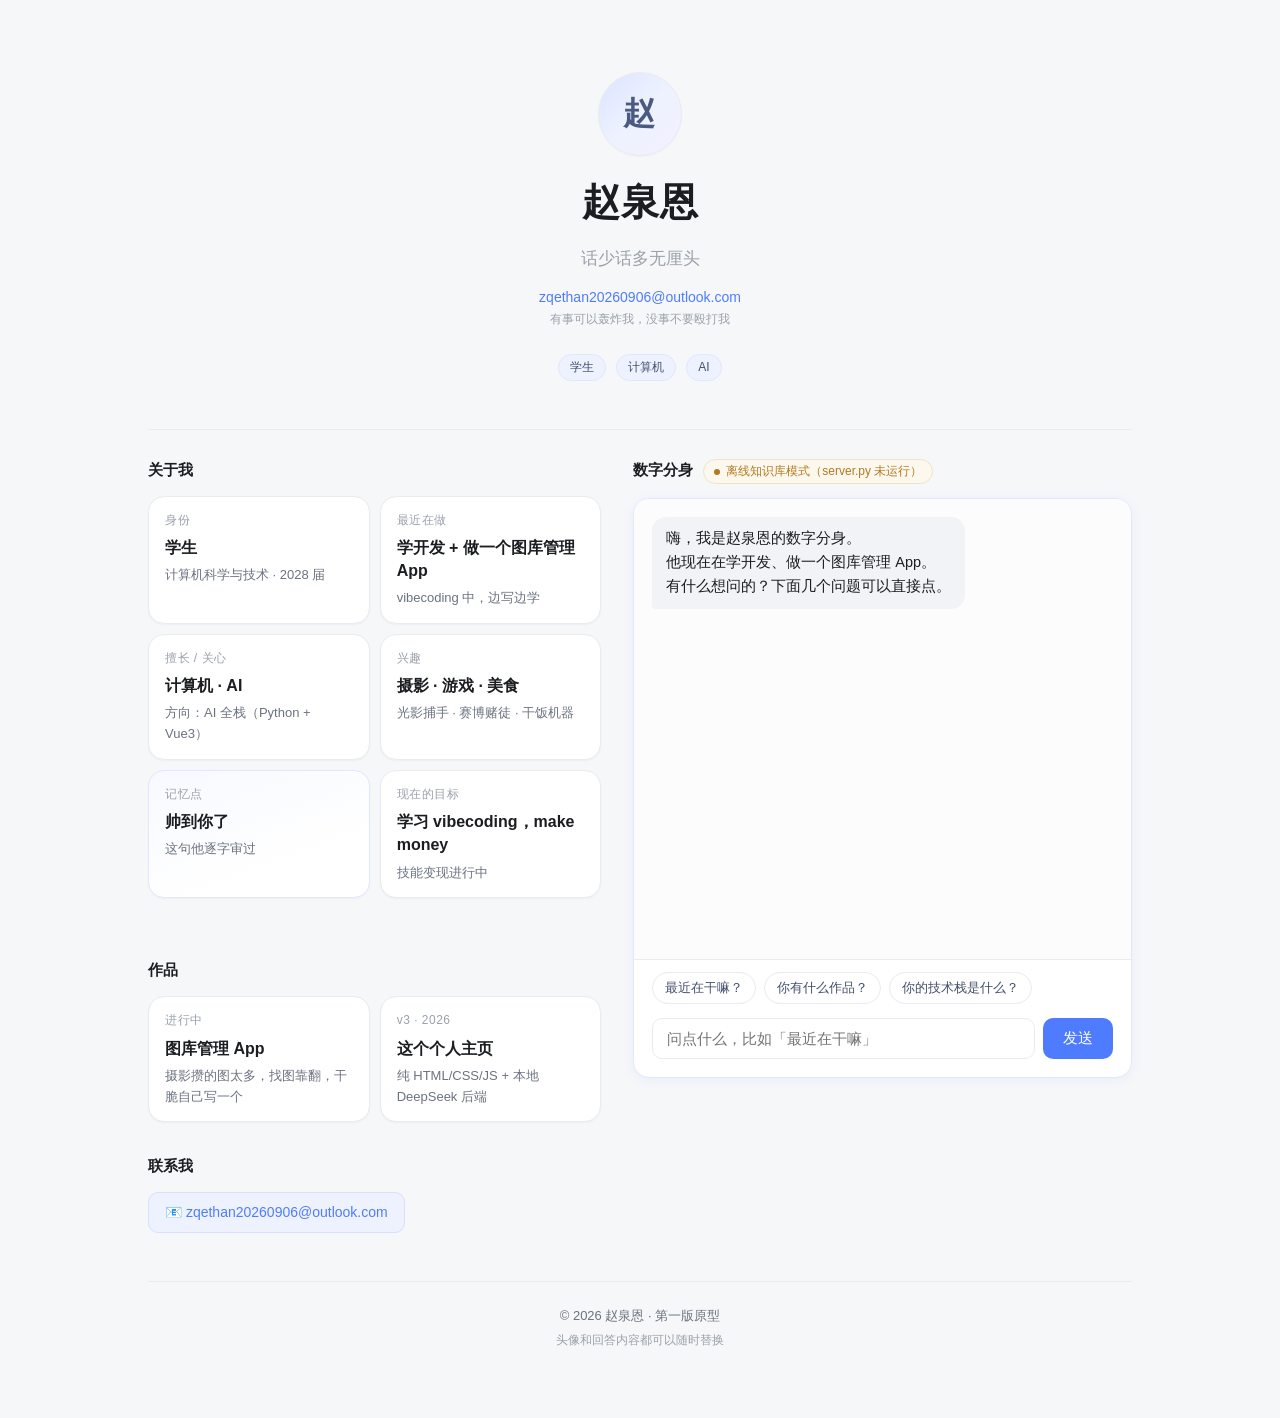
==== public/index.html @ 2f97ed84 "feat: 改造为可部署到 Cloudflare Pages 的形态 目录 - 前端三件套移入 public/，作为 Pages 的部署输出目录。根目录不再放前端文件，   避免 persona.md" ====
<!DOCTYPE html>
<html lang="zh-CN">
<head>
  <meta charset="UTF-8" />
  <meta name="viewport" content="width=device-width, initial-scale=1.0" />
  <title>赵泉恩 · 个人主页</title>
  <meta name="description" content="赵泉恩的个人主页，附一个可以提问的数字分身。" />
  <link rel="stylesheet" href="styles.css" />
</head>
<body>
  <div class="page">

    <!-- ===== 头部：头像 + 名字 + 一句话 ===== -->
    <header class="hero">
      <div class="avatar" id="avatar">
        <span class="avatar-text">赵</span>
      </div>

      <h1 class="name">赵泉恩</h1>
      <p class="tagline">话少话多无厘头</p>

      <div class="hero-email">
        <a href="mailto:zqethan20260906@outlook.com" class="hero-email-link">zqethan20260906@outlook.com</a>
        <span class="hero-email-sub">有事可以轰炸我，没事不要殴打我</span>
      </div>

      <div class="hero-meta">
        <span class="chip">学生</span>
        <span class="chip">计算机</span>
        <span class="chip">AI</span>
      </div>
    </header>

    <!-- ===== 主体双栏：左侧关于我 + 右侧聊天 ===== -->
    <div class="content-grid">

      <!-- ===== 个人信息展示区 ===== -->
      <section class="section section-about">
        <h2 class="section-title">关于我</h2>

      <div class="info-grid">
        <div class="card">
          <div class="card-label">身份</div>
          <div class="card-value">学生</div>
          <div class="card-sub">计算机科学与技术 · 2028 届</div>
        </div>

        <div class="card">
          <div class="card-label">最近在做</div>
          <div class="card-value">学开发 + 做一个图库管理 App</div>
          <div class="card-sub">vibecoding 中，边写边学</div>
        </div>

        <div class="card">
          <div class="card-label">擅长 / 关心</div>
          <div class="card-value">计算机 · AI</div>
          <div class="card-sub">方向：AI 全栈（Python + Vue3）</div>
        </div>

        <div class="card">
          <div class="card-label">兴趣</div>
          <div class="card-value">摄影 · 游戏 · 美食</div>
          <div class="card-sub">光影捕手 · 赛博赌徒 · 干饭机器</div>
        </div>

        <div class="card card-accent">
          <div class="card-label">记忆点</div>
          <div class="card-value">帅到你了</div>
          <div class="card-sub">这句他逐字审过</div>
        </div>

        <div class="card">
          <div class="card-label">现在的目标</div>
          <div class="card-value">学习 vibecoding，make money</div>
          <div class="card-sub">技能变现进行中</div>
        </div>
      </div>
    </section>

      <!-- ===== 作品展示区 ===== -->
      <section class="section section-works">
        <h2 class="section-title">作品</h2>
        <div class="info-grid">
          <div class="card">
            <div class="card-label">进行中</div>
            <div class="card-value">图库管理 App</div>
            <div class="card-sub">摄影攒的图太多，找图靠翻，干脆自己写一个</div>
          </div>
          <div class="card">
            <div class="card-label">v3 · 2026</div>
            <div class="card-value">这个个人主页</div>
            <div class="card-sub">纯 HTML/CSS/JS + 本地 DeepSeek 后端</div>
          </div>
        </div>
      </section>

    <!-- ===== 数字分身聊天区 ===== -->
    <section class="section section-chat">
      <h2 class="section-title">
        数字分身
        <span class="status status-loading" id="aiStatus">正在连接模型…</span>
      </h2>

      <div class="chat" id="chat">
        <div class="chat-log" id="chatLog">
          <!-- 消息由 app.js 渲染 -->
        </div>

        <div class="quick-questions" id="quickQuestions">
          <button class="q-chip" type="button">最近在干嘛？</button>
          <button class="q-chip" type="button">你有什么作品？</button>
          <button class="q-chip" type="button">你的技术栈是什么？</button>
        </div>

        <form class="chat-input" id="chatForm" autocomplete="off">
          <input
            type="text"
            id="chatInput"
            placeholder="问点什么，比如「最近在干嘛」"
            aria-label="向数字分身提问"
          />
          <button type="submit" id="sendBtn">发送</button>
        </form>
      </div>
    </section>

    </div><!-- /.content-grid -->

    <!-- ===== 联系方式 ===== -->
    <section class="section section-contact">
      <h2 class="section-title">联系我</h2>
      <div class="contact-row">
        <a class="contact-chip" href="mailto:zqethan20260906@outlook.com">📧 zqethan20260906@outlook.com</a>
      </div>
    </section>

    <footer class="footer">
      <p>© 2026 赵泉恩 · 第一版原型</p>
      <p class="footer-dim">头像和回答内容都可以随时替换</p>
    </footer>

  </div>

  <!-- 数字分身 v3：本地后端 server.py 转发到 DeepSeek，不再依赖 WorkBuddy SDK -->
  <script src="app.js"></script>
</body>
</html>
---- public/styles.css ----
/* ===== 基础变量：白底 + 柔和灰蓝 ===== */
:root {
  --bg: #f6f7f9;
  --surface: #ffffff;
  --text: #1b1d21;
  --text-dim: #6b7280;
  --text-faint: #9aa1ab;
  --line: #e9ebef;
  --accent: #4f7cff;
  --accent-soft: #eef2ff;
  --radius: 16px;
  --shadow-sm: 0 1px 2px rgba(16, 24, 40, 0.04);
  --shadow-md: 0 4px 20px rgba(16, 24, 40, 0.06);
}

* { box-sizing: border-box; }

html, body {
  margin: 0;
  padding: 0;
}

body {
  background: var(--bg);
  color: var(--text);
  font-family: -apple-system, BlinkMacSystemFont, "Segoe UI", "PingFang SC",
    "Hiragino Sans GB", "Microsoft YaHei", "Helvetica Neue", Arial, sans-serif;
  line-height: 1.6;
  -webkit-font-smoothing: antialiased;
}

.page {
  max-width: 1040px;
  margin: 0 auto;
  padding: 48px 28px 64px;
}

/* ===== 主体双栏布局 ===== */
.content-grid {
  display: grid;
  grid-template-columns: minmax(0, 1fr) minmax(0, 1.1fr);
  gap: 32px;
  align-items: start;
}

/* 左栏：about + works 都在 col 1 */
.section-about {
  grid-column: 1;
  margin-top: 32px;
}

.section-works {
  grid-column: 1;
  margin-top: 28px;
}

/* 右栏：chat 独占 col 2 */
.section-chat {
  grid-column: 2;
  grid-row: 1 / span 2;
  margin-top: 32px;
}

/* 桌面端：聊天区 sticky，滚动时钉住 */
@media (min-width: 900px) {
  .section-chat {
    position: sticky;
    top: 24px;
  }
}

/* ===== 头部 ===== */
.hero {
  text-align: center;
  padding: 24px 0 48px;
  border-bottom: 1px solid var(--line);
}

.avatar {
  width: 84px;
  height: 84px;
  margin: 0 auto 16px;
  border-radius: 50%;
  background: linear-gradient(135deg, #dbe4ff 0%, #eef2ff 50%, #f3f0ff 100%);
  border: 1px solid var(--line);
  display: flex;
  align-items: center;
  justify-content: center;
  box-shadow: var(--shadow-sm);
  overflow: hidden;
}

.avatar img {
  width: 100%;
  height: 100%;
  object-fit: cover;
  display: block;
}

.avatar-text {
  font-size: 32px;
  font-weight: 600;
  color: #4b5a80;
  letter-spacing: 2px;
}

.name {
  margin: 0;
  font-size: 38px;
  font-weight: 700;
  letter-spacing: 1px;
}

.tagline {
  margin: 12px 0 0;
  font-size: 17px;
  color: var(--text-faint);
}

.hero-email {
  margin-top: 14px;
  display: flex;
  flex-direction: column;
  align-items: center;
  gap: 2px;
}

.hero-email-link {
  font-size: 14px;
  color: var(--accent);
  text-decoration: none;
  transition: opacity 0.15s ease;
}

.hero-email-link:hover {
  opacity: 0.75;
  text-decoration: underline;
}

.hero-email-sub {
  font-size: 12px;
  color: var(--text-faint);
}

.hero-meta {
  margin-top: 24px;
  display: flex;
  gap: 10px;
  justify-content: center;
  flex-wrap: wrap;
}

.chip {
  display: inline-block;
  padding: 3px 11px;
  font-size: 12px;
  color: #43506e;
  background: var(--accent-soft);
  border: 1px solid #e0e7ff;
  border-radius: 999px;
}

/* ===== 区块 ===== */
.section {
  margin-top: 28px;
}

.section-title {
  margin: 0 0 14px;
  font-size: 15px;
  font-weight: 600;
  color: var(--text);
  display: flex;
  align-items: baseline;
  gap: 10px;
  flex-wrap: wrap;
}

.section-note {
  font-size: 12px;
  font-weight: 400;
  color: var(--text-faint);
}

/* 模型连接状态徽标 */
.status {
  display: inline-flex;
  align-items: center;
  gap: 6px;
  padding: 2px 10px;
  font-size: 12px;
  font-weight: 400;
  border-radius: 999px;
  border: 1px solid var(--line);
  color: var(--text-dim);
  background: #fff;
}

.status::before {
  content: "";
  width: 6px;
  height: 6px;
  border-radius: 50%;
  background: currentColor;
}

.status-online {
  color: #2f9e63;
  border-color: #cdeedb;
  background: #f2fbf6;
}

.status-offline {
  color: #b4791f;
  border-color: #f0e2c4;
  background: #fdf8ee;
}

.status-loading {
  color: var(--text-faint);
}

/* ===== 信息卡片 ===== */
.info-grid {
  display: grid;
  grid-template-columns: repeat(2, minmax(0, 1fr));
  gap: 10px;
}

.card {
  background: var(--surface);
  border: 1px solid var(--line);
  border-radius: var(--radius);
  padding: 14px 16px;
  box-shadow: var(--shadow-sm);
  transition: transform 0.15s ease, box-shadow 0.15s ease;
}

.card:hover {
  transform: translateY(-2px);
  box-shadow: var(--shadow-md);
}

.card-accent {
  background: linear-gradient(160deg, #f7f9ff 0%, #ffffff 70%);
  border-color: #e0e7ff;
}

.card-label {
  font-size: 12px;
  color: var(--text-faint);
  letter-spacing: 0.5px;
  margin-bottom: 6px;
}

.card-value {
  font-size: 16px;
  font-weight: 600;
  line-height: 1.45;
}

.card-sub {
  margin-top: 6px;
  font-size: 13px;
  color: var(--text-dim);
}

/* ===== 聊天区 ===== */
.chat {
  background: var(--surface);
  border: 1px solid #e0e7ff;
  border-radius: var(--radius);
  box-shadow: 0 2px 12px rgba(79, 124, 255, 0.08);
  overflow: hidden;
}

.chat-log {
  height: 460px;
  overflow-y: auto;
  padding: 18px;
  display: flex;
  flex-direction: column;
  gap: 12px;
  background: #fcfcfd;
  scroll-behavior: smooth;
}

.msg {
  max-width: 78%;
  padding: 10px 14px;
  border-radius: 14px;
  font-size: 14.5px;
  line-height: 1.65;
  white-space: pre-wrap;
  word-break: break-word;
}

.msg-bot {
  align-self: flex-start;
  background: #f1f3f7;
  color: var(--text);
  border-bottom-left-radius: 4px;
}

.msg-user {
  align-self: flex-end;
  background: var(--accent);
  color: #fff;
  border-bottom-right-radius: 4px;
}

/* 降级 / 报错提示 */
.msg-notice {
  align-self: center;
  max-width: 92%;
  padding: 6px 12px;
  font-size: 12px;
  line-height: 1.6;
  color: #9a6b12;
  background: #fdf6e7;
  border: 1px solid #f2e4c4;
  border-radius: 10px;
  white-space: pre-wrap;
}

.typing span {
  display: inline-block;
  width: 6px;
  height: 6px;
  margin: 0 2px;
  border-radius: 50%;
  background: #aab2c0;
  animation: blink 1.2s infinite ease-in-out;
}

.typing span:nth-child(2) { animation-delay: 0.2s; }
.typing span:nth-child(3) { animation-delay: 0.4s; }

@keyframes blink {
  0%, 80%, 100% { opacity: 0.25; transform: translateY(0); }
  40% { opacity: 1; transform: translateY(-2px); }
}

/* 快捷问题 */
.quick-questions {
  display: flex;
  flex-wrap: wrap;
  gap: 8px;
  padding: 12px 18px 0;
  border-top: 1px solid var(--line);
}

.q-chip {
  padding: 6px 12px;
  font-size: 13px;
  font-family: inherit;
  color: #43506e;
  background: #fff;
  border: 1px solid var(--line);
  border-radius: 999px;
  cursor: pointer;
  transition: background 0.15s ease, border-color 0.15s ease;
}

.q-chip:hover {
  background: var(--accent-soft);
  border-color: #d7e0ff;
}

/* 输入区 */
.chat-input {
  display: flex;
  gap: 8px;
  padding: 14px 18px 18px;
}

.chat-input input {
  flex: 1;
  min-width: 0;
  padding: 11px 14px;
  font-size: 14.5px;
  font-family: inherit;
  color: var(--text);
  background: #fff;
  border: 1px solid var(--line);
  border-radius: 10px;
  outline: none;
  transition: border-color 0.15s ease, box-shadow 0.15s ease;
}

.chat-input input:focus {
  border-color: #b9c9ff;
  box-shadow: 0 0 0 3px rgba(79, 124, 255, 0.1);
}

.chat-input button {
  padding: 11px 20px;
  font-size: 14.5px;
  font-family: inherit;
  font-weight: 500;
  color: #fff;
  background: var(--accent);
  border: none;
  border-radius: 10px;
  cursor: pointer;
  transition: opacity 0.15s ease;
}

.chat-input button:hover { opacity: 0.9; }
.chat-input button:disabled { opacity: 0.5; cursor: default; }
.chat-input button.is-stop { background: #8a93a6; }

/* ===== 联系方式 ===== */
.section-contact {
  margin-top: 32px;
}

.contact-row {
  display: flex;
  gap: 10px;
  flex-wrap: wrap;
}

.contact-chip {
  display: inline-block;
  padding: 8px 16px;
  font-size: 14px;
  color: var(--accent);
  background: var(--accent-soft);
  border: 1px solid #d7e0ff;
  border-radius: 10px;
  text-decoration: none;
  transition: background 0.15s ease, border-color 0.15s ease;
}

.contact-chip:hover {
  background: #dde5ff;
  border-color: #c5d0ff;
}

/* ===== 页脚 ===== */
.footer {
  margin-top: 48px;
  padding-top: 20px;
  border-top: 1px solid var(--line);
  text-align: center;
  font-size: 13px;
  color: var(--text-dim);
}

.footer p { margin: 4px 0; }
.footer-dim { font-size: 12px; color: var(--text-faint); }

/* ===== 手机适配 ===== */
@media (max-width: 899px) {
  .page { padding: 32px 16px 48px; max-width: 100%; }

  /* 双栏塌缩为单栏，清除桌面端的 grid-column 指派 */
  .content-grid {
    grid-template-columns: 1fr;
    gap: 20px;
  }
  .section-about, .section-works, .section-chat {
    grid-column: unset;
    grid-row: unset;
  }

  /* 手机端：聊天区排到关于我前面 */
  .section-chat {
    order: -1;
    position: static;
    margin-top: 24px;
  }
  .section-about {
    margin-top: 0;
  }

  /* 作品排在 about 后面 */
  .section-works {
    margin-top: 20px;
  }

  /* 头像缩小 */
  .avatar { width: 72px; height: 72px; margin-bottom: 14px; }
  .avatar-text { font-size: 28px; }
  .name { font-size: 32px; }
  .tagline { font-size: 16px; }
  .hero-meta { margin-top: 20px; }

  /* 关于我卡片单列 */
  .info-grid { grid-template-columns: 1fr; gap: 10px; }

  /* 聊天区高度手机端收一点 */
  .chat-log { height: 320px; padding: 14px; }
  .msg { max-width: 86%; }
  .quick-questions { padding: 10px 14px 0; }
  .chat-input { padding: 12px 14px 14px; }
  .chat-input button { padding: 11px 16px; }
}
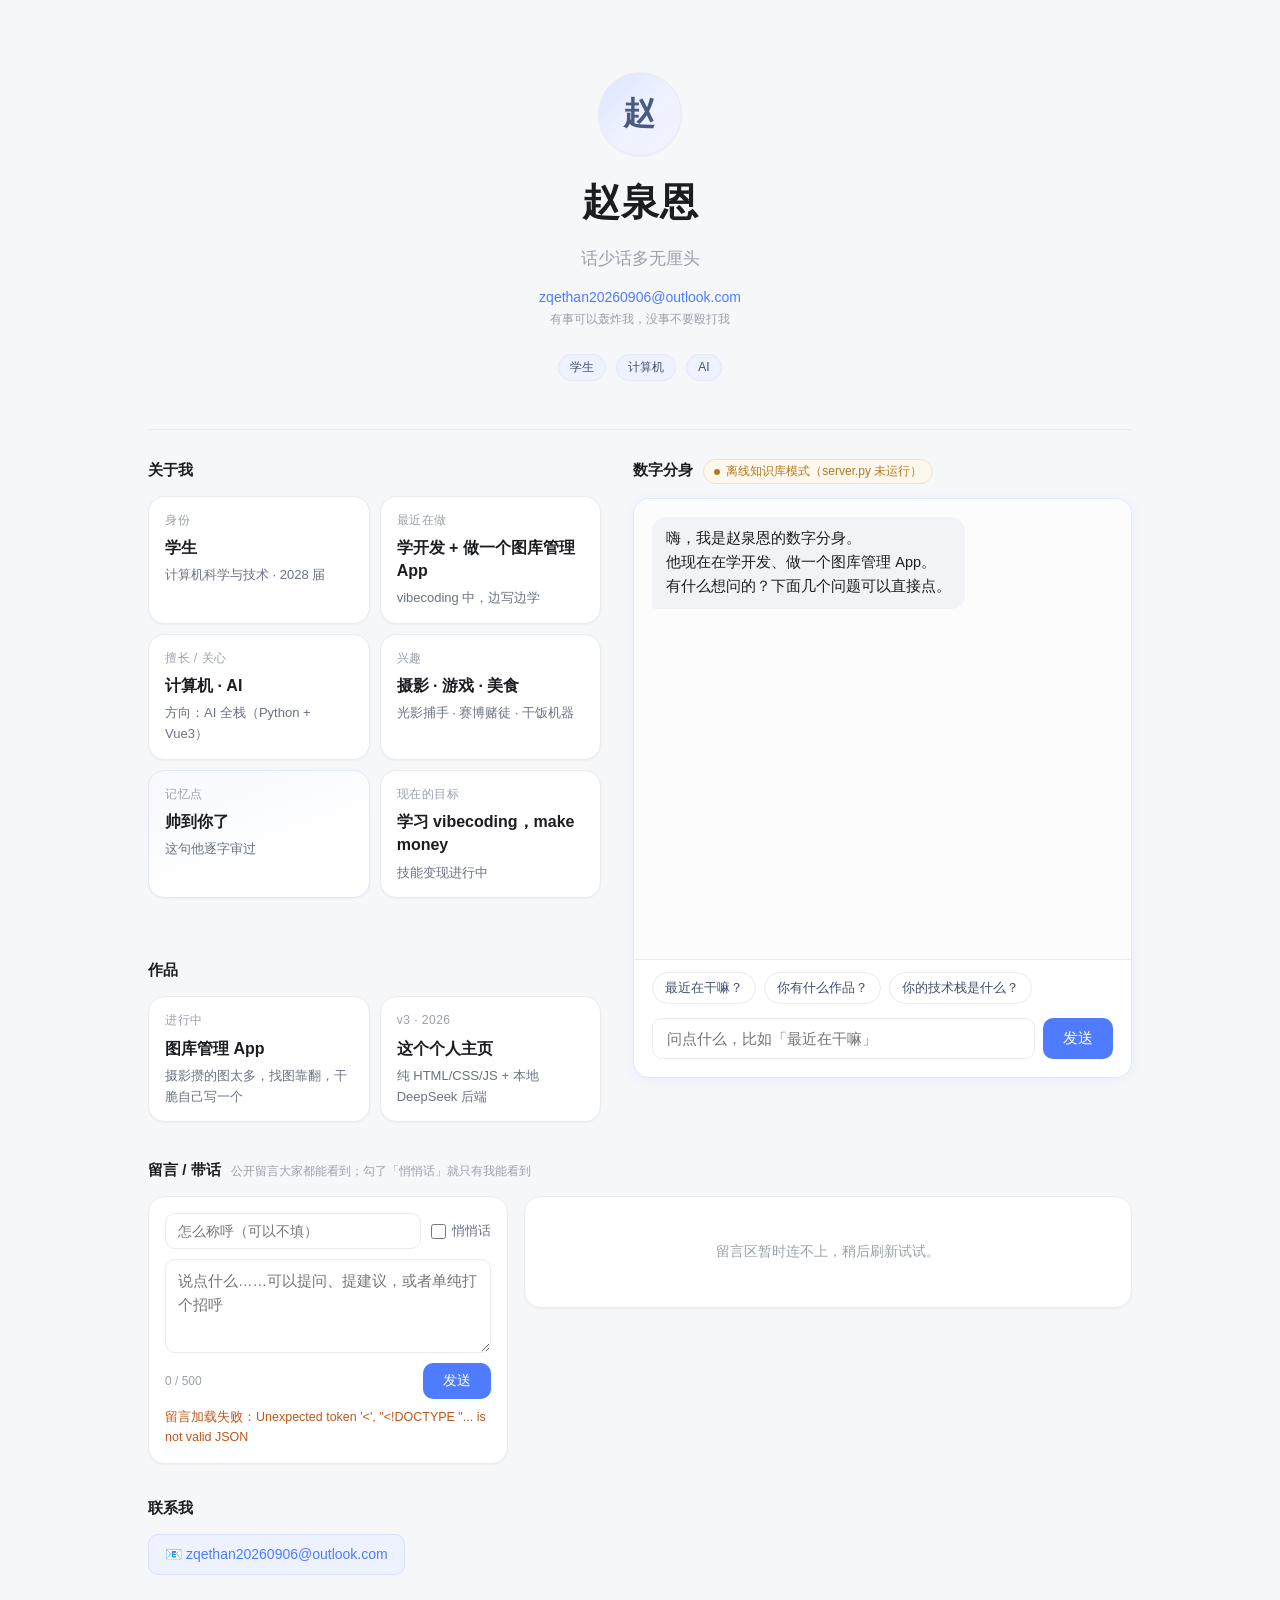
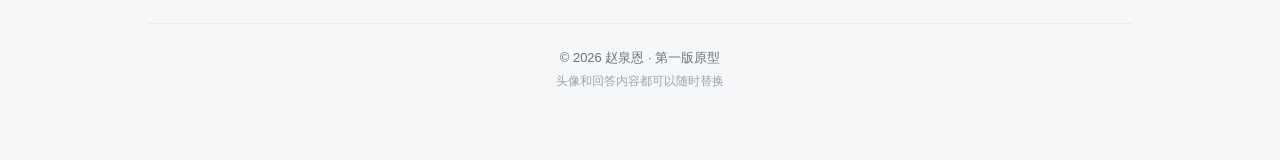
==== commit 65e4c736: "feat: 增加留言板（公开留言 + 悄悄话）与管理页 - 新增 /api/messages：GET 列表 / POST 提交 / DELETE 删除   本地 server.py 与线上 Cloud" ====
--- a/public/index.html
+++ b/public/index.html
@@ -126,6 +126,53 @@
 
     </div><!-- /.content-grid -->
 
+    <!-- ===== 留言 / 带话 ===== -->
+    <section class="section section-messages">
+      <h2 class="section-title">
+        留言 / 带话
+        <span class="section-note">公开留言大家都能看到；勾了「悄悄话」就只有我能看到</span>
+      </h2>
+
+      <div class="msg-board">
+        <!-- 写留言 -->
+        <form class="msg-form" id="msgForm" autocomplete="off">
+          <div class="msg-form-row">
+            <input
+              type="text"
+              id="msgName"
+              placeholder="怎么称呼（可以不填）"
+              maxlength="20"
+              aria-label="你的昵称"
+            />
+            <label class="msg-private" for="msgPrivate">
+              <input type="checkbox" id="msgPrivate" />
+              <span>悄悄话</span>
+            </label>
+          </div>
+
+          <textarea
+            id="msgContent"
+            rows="3"
+            maxlength="500"
+            placeholder="说点什么……可以提问、提建议，或者单纯打个招呼"
+            aria-label="留言内容"
+          ></textarea>
+
+          <div class="msg-turnstile" id="msgTurnstile" hidden></div>
+
+          <div class="msg-form-foot">
+            <span class="msg-counter" id="msgCounter">0 / 500</span>
+            <button type="submit" id="msgSend">发送</button>
+          </div>
+
+          <div class="msg-hint" id="msgHint"></div>
+        </form>
+
+        <!-- 留言列表 -->
+        <div class="msg-list" id="msgList"></div>
+      </div>
+    </section>
+
     <!-- ===== 联系方式 ===== -->
     <section class="section section-contact">
       <h2 class="section-title">联系我</h2>
@@ -143,5 +190,7 @@
 
   <!-- 数字分身 v3：本地后端 server.py 转发到 DeepSeek，不再依赖 WorkBuddy SDK -->
   <script src="app.js"></script>
+  <!-- 留言板：数据存在 Cloudflare D1（线上）/ 本地 sqlite（离线） -->
+  <script src="messages.js"></script>
 </body>
 </html>
--- a/public/styles.css
+++ b/public/styles.css
@@ -410,6 +410,199 @@
 .chat-input button:disabled { opacity: 0.5; cursor: default; }
 .chat-input button.is-stop { background: #8a93a6; }
 
+/* ===== 留言板 ===== */
+.section-messages {
+  margin-top: 36px;
+}
+
+/* 桌面端左右分栏：左边写、右边看。手机端塌成上下（见文件末尾的媒体查询） */
+.msg-board {
+  display: grid;
+  grid-template-columns: minmax(0, 360px) minmax(0, 1fr);
+  gap: 16px;
+  align-items: start;
+}
+
+/* ---- 写留言 ---- */
+.msg-form {
+  background: var(--surface);
+  border: 1px solid var(--line);
+  border-radius: var(--radius);
+  padding: 16px;
+  box-shadow: var(--shadow-sm);
+}
+
+.msg-form-row {
+  display: flex;
+  align-items: center;
+  gap: 10px;
+  margin-bottom: 10px;
+}
+
+.msg-form-row input[type="text"] {
+  flex: 1;
+  min-width: 0;
+  padding: 9px 12px;
+  font-size: 14px;
+  font-family: inherit;
+  color: var(--text);
+  background: #fff;
+  border: 1px solid var(--line);
+  border-radius: 10px;
+  outline: none;
+  transition: border-color 0.15s ease, box-shadow 0.15s ease;
+}
+
+.msg-form-row input[type="text"]:focus {
+  border-color: #b9c9ff;
+  box-shadow: 0 0 0 3px rgba(79, 124, 255, 0.1);
+}
+
+/* 悄悄话开关：勾上就只有本人能在管理页看到 */
+.msg-private {
+  display: inline-flex;
+  align-items: center;
+  gap: 6px;
+  flex-shrink: 0;
+  font-size: 13px;
+  color: var(--text-dim);
+  cursor: pointer;
+  user-select: none;
+  white-space: nowrap;
+}
+
+.msg-private input {
+  width: 15px;
+  height: 15px;
+  margin: 0;
+  accent-color: var(--accent);
+  cursor: pointer;
+}
+
+.msg-form textarea {
+  display: block;
+  width: 100%;
+  min-height: 84px;
+  padding: 10px 12px;
+  font-size: 14.5px;
+  font-family: inherit;
+  line-height: 1.65;
+  color: var(--text);
+  background: #fff;
+  border: 1px solid var(--line);
+  border-radius: 10px;
+  outline: none;
+  resize: vertical;
+  transition: border-color 0.15s ease, box-shadow 0.15s ease;
+}
+
+.msg-form textarea:focus {
+  border-color: #b9c9ff;
+  box-shadow: 0 0 0 3px rgba(79, 124, 255, 0.1);
+}
+
+.msg-turnstile {
+  margin-top: 10px;
+}
+
+.msg-form-foot {
+  display: flex;
+  align-items: center;
+  gap: 10px;
+  margin-top: 10px;
+}
+
+.msg-counter {
+  font-size: 12px;
+  color: var(--text-faint);
+}
+
+.msg-counter.is-full {
+  color: #b4791f;
+}
+
+.msg-form-foot button {
+  margin-left: auto;
+  padding: 9px 20px;
+  font-size: 14px;
+  font-family: inherit;
+  font-weight: 500;
+  color: #fff;
+  background: var(--accent);
+  border: none;
+  border-radius: 10px;
+  cursor: pointer;
+  transition: opacity 0.15s ease;
+}
+
+.msg-form-foot button:hover { opacity: 0.9; }
+.msg-form-foot button:disabled { opacity: 0.5; cursor: default; }
+
+.msg-hint {
+  margin-top: 8px;
+  font-size: 12.5px;
+  line-height: 1.6;
+}
+
+.msg-hint:empty { display: none; }
+.msg-hint-ok { color: #2f9e63; }
+.msg-hint-error { color: #c0561a; }
+
+/* ---- 留言列表 ---- */
+.msg-list {
+  display: flex;
+  flex-direction: column;
+  gap: 8px;
+  max-height: 430px;
+  overflow-y: auto;
+  padding: 8px;
+  background: var(--surface);
+  border: 1px solid var(--line);
+  border-radius: var(--radius);
+  box-shadow: var(--shadow-sm);
+}
+
+.msg-item {
+  padding: 12px 14px;
+  background: #fcfcfd;
+  border: 1px solid var(--line);
+  border-radius: 12px;
+}
+
+.msg-item-head {
+  display: flex;
+  align-items: baseline;
+  gap: 8px;
+  margin-bottom: 6px;
+}
+
+.msg-item-name {
+  font-size: 13.5px;
+  font-weight: 600;
+  color: #43506e;
+}
+
+.msg-item-time {
+  margin-left: auto;
+  font-size: 12px;
+  color: var(--text-faint);
+}
+
+.msg-item-body {
+  font-size: 14.5px;
+  line-height: 1.65;
+  color: var(--text);
+  white-space: pre-wrap;
+  word-break: break-word;
+}
+
+.msg-empty {
+  padding: 36px 16px;
+  text-align: center;
+  font-size: 13.5px;
+  color: var(--text-faint);
+}
+
 /* ===== 联系方式 ===== */
 .section-contact {
   margin-top: 32px;
@@ -496,4 +689,9 @@
   .quick-questions { padding: 10px 14px 0; }
   .chat-input { padding: 12px 14px 14px; }
   .chat-input button { padding: 11px 16px; }
-}
+
+  /* 留言板：左右分栏塌成上下，列表不再限高（手机上滚动套滚动很难受） */
+  .msg-board { grid-template-columns: 1fr; gap: 12px; }
+  .msg-list { max-height: none; }
+  .msg-form { padding: 14px; }
+}
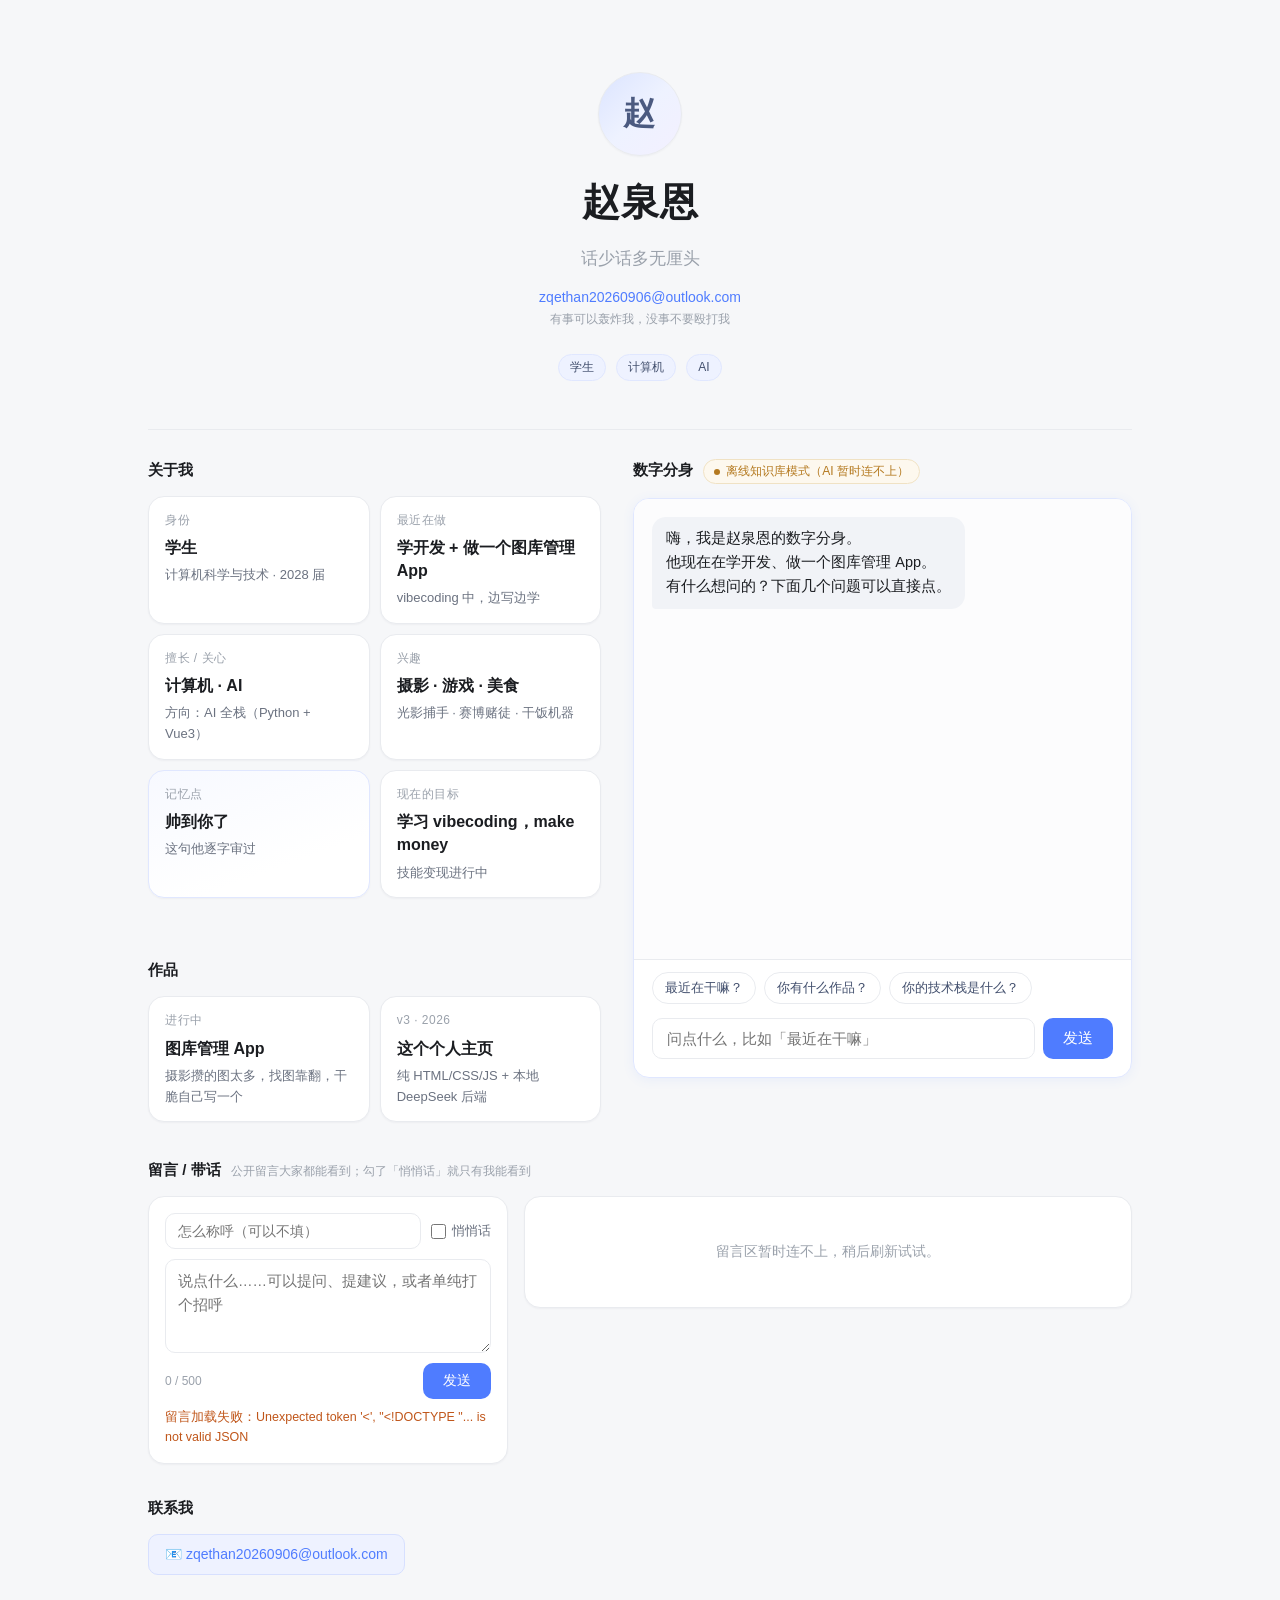
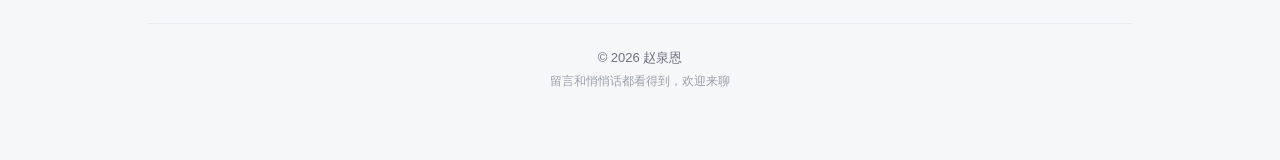
==== commit 45fcda1e: "feat(chat): 补上接口防刷，留言间隔 60s -> 20s /api/chat 之前完全没有任何限制，谁都能 curl 循环刷 DeepSeek 余额。 现在三层拦住：   1) Origi" ====
--- a/public/index.html
+++ b/public/index.html
@@ -182,8 +182,8 @@
     </section>
 
     <footer class="footer">
-      <p>© 2026 赵泉恩 · 第一版原型</p>
-      <p class="footer-dim">头像和回答内容都可以随时替换</p>
+      <p>© 2026 赵泉恩</p>
+      <p class="footer-dim">留言和悄悄话都看得到，欢迎来聊</p>
     </footer>
 
   </div>
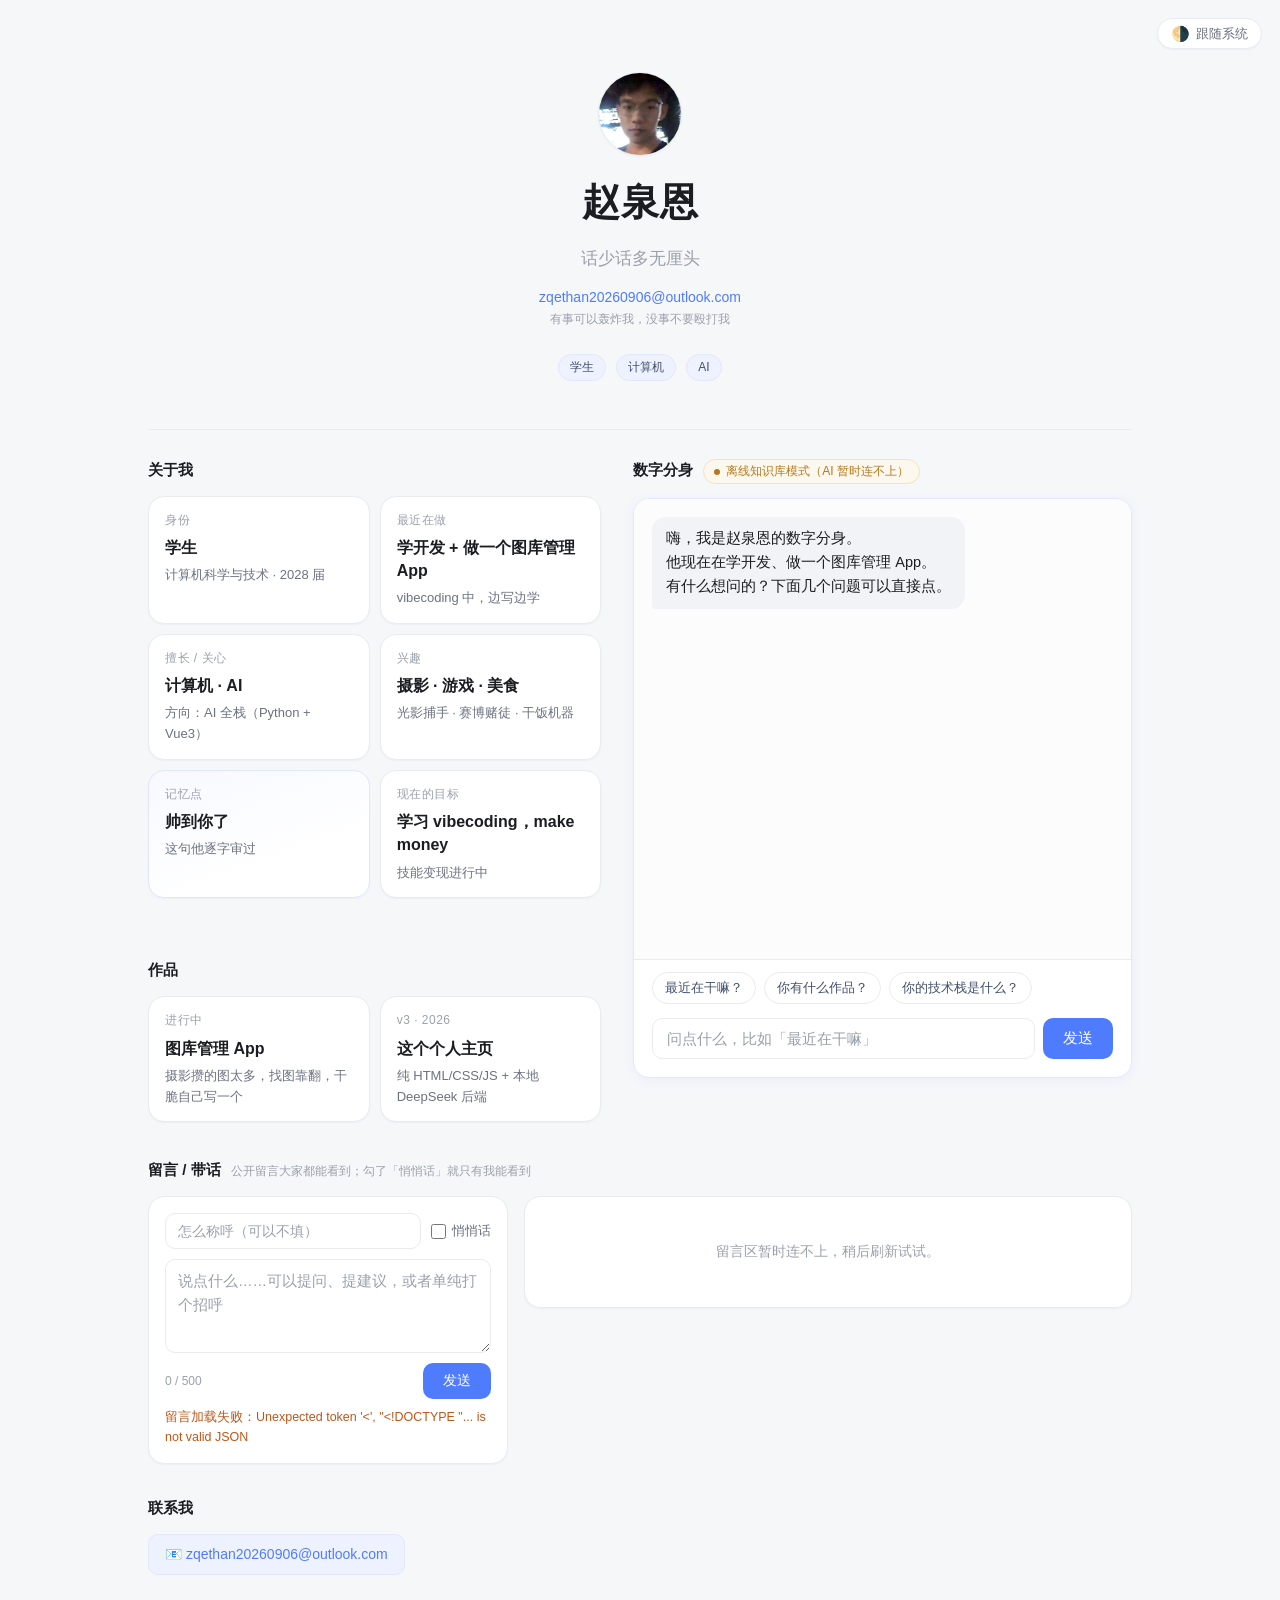
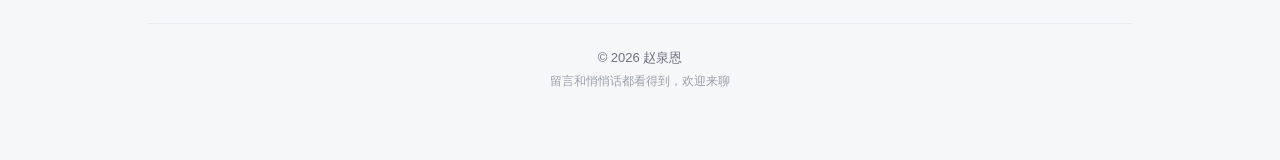
==== commit c4670eb2: "feat(theme): 加夜间模式（星云紫），跟随系统 + 手动三档切换 - 新增 public/theme.js：跟随系统 / 深色 / 浅色 三档循环，localStorage 记住选择，   " ====
--- a/public/index.html
+++ b/public/index.html
@@ -5,15 +5,46 @@
   <meta name="viewport" content="width=device-width, initial-scale=1.0" />
   <title>赵泉恩 · 个人主页</title>
   <meta name="description" content="赵泉恩的个人主页，附一个可以提问的数字分身。" />
+
+  <!-- 手机浏览器地址栏的颜色，由 theme.js 按当前主题改写 -->
+  <meta name="theme-color" id="themeColorMeta" content="#f6f7f9" />
+
+  <!-- 主题脚本必须放在样式表之前、同步执行：晚一步都会先按浅色画一帧再翻成深色，
+       打开瞬间就是"白光一闪" -->
+  <script src="theme.js"></script>
+
+  <!-- 图标：浏览器标签页用 SVG，加到手机桌面用 PNG -->
+  <link rel="icon" href="favicon.svg" type="image/svg+xml" />
+  <link rel="apple-touch-icon" href="apple-touch-icon.png" />
+
+  <!-- 分享卡片。og:image 必须是完整 https 地址，爬虫不认相对路径 -->
+  <meta property="og:type" content="website" />
+  <meta property="og:site_name" content="赵泉恩" />
+  <meta property="og:locale" content="zh_CN" />
+  <meta property="og:title" content="赵泉恩 · 个人主页" />
+  <meta property="og:description" content="计算机科学与技术 · AI 全栈，附一个可以提问的数字分身。" />
+  <meta property="og:url" content="https://zqe.ccwu.cc/" />
+  <meta property="og:image" content="https://zqe.ccwu.cc/og-cover.jpg" />
+  <meta property="og:image:width" content="1200" />
+  <meta property="og:image:height" content="630" />
+  <meta name="twitter:card" content="summary_large_image" />
+
   <link rel="stylesheet" href="styles.css" />
 </head>
 <body>
+  <!-- 主题开关：跟随系统 → 深色 → 浅色 三档循环，选过就记住。
+       图标和文案由 theme.js 自己填，页面里不用写一行 JS -->
+  <button class="theme-toggle" id="themeToggle" type="button" aria-label="切换主题">
+    <span class="theme-toggle-icon" id="themeIcon">🌗</span>
+    <span class="theme-toggle-label" id="themeLabel">跟随系统</span>
+  </button>
+
   <div class="page">
 
     <!-- ===== 头部：头像 + 名字 + 一句话 ===== -->
     <header class="hero">
       <div class="avatar" id="avatar">
-        <span class="avatar-text">赵</span>
+        <img src="avatar.jpg" alt="赵泉恩" width="84" height="84" />
       </div>
 
       <h1 class="name">赵泉恩</h1>
@@ -168,8 +199,17 @@
           <div class="msg-hint" id="msgHint"></div>
         </form>
 
-        <!-- 留言列表 -->
-        <div class="msg-list" id="msgList"></div>
+        <!-- 留言列表 + 分页 -->
+        <div class="msg-panel">
+          <div class="msg-list" id="msgList"></div>
+
+          <!-- 只有一页时整个藏起来（JS 里控制 hidden） -->
+          <div class="msg-pager" id="msgPager" hidden>
+            <button type="button" id="msgPrev">← 上一页</button>
+            <span class="msg-page-info" id="msgPageInfo"></span>
+            <button type="button" id="msgNext">下一页 →</button>
+          </div>
+        </div>
       </div>
     </section>
 
--- a/public/styles.css
+++ b/public/styles.css
@@ -1,16 +1,193 @@
-/* ===== 基础变量：白底 + 柔和灰蓝 ===== */
+/* ============================================================
+   配色变量
+   ------------------------------------------------------------
+   整套颜色只在这个文件里定义，下面的规则一律用 var(--xxx)，不写死色值 ——
+   换主题就是换这一组变量的值，别的代码一行都不用动。
+
+   两套配色：
+     浅色 = :root 默认值
+     深色 = "星云紫"（近黑紫底 + 紫色强调），由 <html data-theme="dark"> 触发
+   深色那份变量写了两遍，一处给 <html data-theme="dark">，
+   另一处给 @media (prefers-color-scheme: dark) —— 后者是 JS 没加载时的兜底。
+   ⚠️ 这两份必须保持一致，改一份就同步另一份。
+   ============================================================ */
 :root {
-  --bg: #f6f7f9;
-  --surface: #ffffff;
+  /* ---- 底色 / 文字 ---- */
+  --bg: #f6f7f9;              /* 页面背景 */
+  --surface: #ffffff;         /* 卡片、面板 */
+  --surface-2: #fcfcfd;       /* 面板里的次级区域：聊天记录底、留言条目 */
+  --input-bg: #ffffff;        /* 输入框、文本域 */
   --text: #1b1d21;
   --text-dim: #6b7280;
   --text-faint: #9aa1ab;
-  --line: #e9ebef;
-  --accent: #4f7cff;
-  --accent-soft: #eef2ff;
+  --line: #e9ebef;            /* 分割线、普通边框 */
+
+  /* ---- 强调色（浅色下是蓝，深色下换成紫） ---- */
+  --accent: #4f7cff;          /* 链接、聚焦、图标这类小面积用色 */
+  --accent-solid: #4f7cff;    /* 实心按钮底色，上面压白字 */
+  --accent-soft: #eef2ff;     /* 强调色的浅底 */
+  --accent-soft-hover: #dde5ff;
+  --accent-line: #e0e7ff;     /* 强调色的浅边框 */
+  --accent-line-hover: #c5d0ff;
+  --accent-text: #43506e;     /* 压在浅色底上的正文，带一点蓝调 */
+  --focus-border: #b9c9ff;
+  --focus-ring: rgba(79, 124, 255, 0.1);
+
+  /* ---- 有独立底色的块 ---- */
+  --card-accent-bg: linear-gradient(160deg, #f7f9ff 0%, #ffffff 70%);
+  --avatar-bg: linear-gradient(135deg, #dbe4ff 0%, #eef2ff 50%, #f3f0ff 100%);
+  --avatar-text: #4b5a80;
+  --chat-line: #e0e7ff;       /* 聊天框的边框，比普通分割线显眼一点 */
+  --chat-shadow: 0 2px 12px rgba(79, 124, 255, 0.08);
+  --bot-bg: #f1f3f7;          /* 机器人气泡 */
+  --typing-dot: #aab2c0;
+  --stop-bg: #8a93a6;         /* 生成中那枚"停止"按钮 */
+  --ghost-bg: #ffffff;        /* 描边按钮（白底 + 灰边） */
+  --ghost-bg-hover: #f7f8fa;
+
+  /* ---- 语义色：成功 / 提示 / 警告 ---- */
+  --ok-text: #2f9e63;
+  --ok-bg: #f2fbf6;
+  --ok-line: #cdeedb;
+  --warn-text: #b4791f;
+  --warn-bg: #fdf8ee;
+  --warn-line: #f0e2c4;
+  --warn-bg-strong: #fff4e5;  /* 比 warn-bg 更显眼的徽标底 */
+  --warn-line-strong: #ffe0b8;
+  --danger-text: #c0561a;
+  --danger-bg: #fdf3ec;
+  --danger-line: #f0d5c4;
+  --notice-text: #9a6b12;     /* 聊天区顶部那条降级提示 */
+  --notice-bg: #fdf6e7;
+  --notice-line: #f2e4c4;
+  --private-bg: #fffdf7;      /* 管理页里"悄悄话"条目的底 */
+
+  /* ---- 尺寸 / 阴影 ---- */
   --radius: 16px;
   --shadow-sm: 0 1px 2px rgba(16, 24, 40, 0.04);
   --shadow-md: 0 4px 20px rgba(16, 24, 40, 0.06);
+
+  /* 告诉浏览器现在是浅色：滚动条、输入框、自动填充等原生控件会自动配套。
+     不加这行，深色页面里会拖出一根惨白的滚动条。 */
+  color-scheme: light;
+}
+
+/* ===== 深色"星云紫" =====
+   近黑紫底 + 紫色强调。底色不用纯黑（#000），而是带一点紫的 #0d0a14 ——
+   纯黑配紫会显得脏，加一点蓝紫底色整个画面才"透"。
+
+   紫色为什么不用同一个值：--accent 是压在深底上的文字/线条，要亮（#a78bfa）才看得清；
+   --accent-solid 是按钮底色、上面要压白字，得深一点（#7c3aed）对比度才够。 */
+:root[data-theme="dark"] {
+  --bg: #0d0a14;
+  --surface: #17131f;
+  --surface-2: #1c1727;
+  --input-bg: #1b1626;
+  --text: #ece9f5;
+  --text-dim: #a9a2bd;
+  --text-faint: #7a7290;
+  --line: #2a2338;
+
+  --accent: #a78bfa;
+  --accent-solid: #7c3aed;
+  --accent-soft: #241d3a;
+  --accent-soft-hover: #2c2347;
+  --accent-line: #3a3060;
+  --accent-line-hover: #4d3f80;
+  --accent-text: #cfc6e8;
+  --focus-border: #7c5ce0;
+  --focus-ring: rgba(139, 92, 246, 0.25);
+
+  --card-accent-bg: linear-gradient(160deg, #1e1833 0%, #17131f 70%);
+  --avatar-bg: linear-gradient(135deg, #2a2144 0%, #241d3a 50%, #2d2350 100%);
+  --avatar-text: #c4b5fd;
+  --chat-line: #342a52;
+  --chat-shadow: 0 2px 20px rgba(0, 0, 0, 0.5);
+  --bot-bg: #241d3a;
+  --typing-dot: #6d6688;
+  --stop-bg: #4a4458;
+  --ghost-bg: #1c1727;
+  --ghost-bg-hover: #241d3a;
+
+  --ok-text: #5fd39a;
+  --ok-bg: #12241c;
+  --ok-line: #234432;
+  --warn-text: #e0b25c;
+  --warn-bg: #2a2214;
+  --warn-line: #453718;
+  --warn-bg-strong: #2a2214;
+  --warn-line-strong: #453718;
+  --danger-text: #f0907a;
+  --danger-bg: #2a1a16;
+  --danger-line: #4a2e26;
+  --notice-text: #e0b25c;
+  --notice-bg: #2a2214;
+  --notice-line: #453718;
+  --private-bg: #241d18;
+
+  --shadow-sm: 0 1px 2px rgba(0, 0, 0, 0.4);
+  --shadow-md: 0 6px 24px rgba(0, 0, 0, 0.55);
+
+  color-scheme: dark;
+}
+
+/* JS 没跑起来时的兜底：跟随系统。
+   :not([data-theme="light"]) 是为了尊重用户在按钮上手动选的浅色 ——
+   否则"系统深色 + 用户选浅色"会被这条规则拽回深色。
+   ⚠️ 变量值和上面 :root[data-theme="dark"] 完全一致，改一份务必同步另一份。 */
+@media (prefers-color-scheme: dark) {
+  :root:not([data-theme="light"]) {
+    --bg: #0d0a14;
+    --surface: #17131f;
+    --surface-2: #1c1727;
+    --input-bg: #1b1626;
+    --text: #ece9f5;
+    --text-dim: #a9a2bd;
+    --text-faint: #7a7290;
+    --line: #2a2338;
+
+    --accent: #a78bfa;
+    --accent-solid: #7c3aed;
+    --accent-soft: #241d3a;
+    --accent-soft-hover: #2c2347;
+    --accent-line: #3a3060;
+    --accent-line-hover: #4d3f80;
+    --accent-text: #cfc6e8;
+    --focus-border: #7c5ce0;
+    --focus-ring: rgba(139, 92, 246, 0.25);
+
+    --card-accent-bg: linear-gradient(160deg, #1e1833 0%, #17131f 70%);
+    --avatar-bg: linear-gradient(135deg, #2a2144 0%, #241d3a 50%, #2d2350 100%);
+    --avatar-text: #c4b5fd;
+    --chat-line: #342a52;
+    --chat-shadow: 0 2px 20px rgba(0, 0, 0, 0.5);
+    --bot-bg: #241d3a;
+    --typing-dot: #6d6688;
+    --stop-bg: #4a4458;
+    --ghost-bg: #1c1727;
+    --ghost-bg-hover: #241d3a;
+
+    --ok-text: #5fd39a;
+    --ok-bg: #12241c;
+    --ok-line: #234432;
+    --warn-text: #e0b25c;
+    --warn-bg: #2a2214;
+    --warn-line: #453718;
+    --warn-bg-strong: #2a2214;
+    --warn-line-strong: #453718;
+    --danger-text: #f0907a;
+    --danger-bg: #2a1a16;
+    --danger-line: #4a2e26;
+    --notice-text: #e0b25c;
+    --notice-bg: #2a2214;
+    --notice-line: #453718;
+    --private-bg: #241d18;
+
+    --shadow-sm: 0 1px 2px rgba(0, 0, 0, 0.4);
+    --shadow-md: 0 6px 24px rgba(0, 0, 0, 0.55);
+
+    color-scheme: dark;
+  }
 }
 
 * { box-sizing: border-box; }
@@ -29,6 +206,58 @@
   -webkit-font-smoothing: antialiased;
 }
 
+/* 切主题时颜色平滑过渡 0.2 秒，不要"啪"地跳变。
+   首屏不会看到这段动画：theme.js 在样式表之前就把 data-theme 定好了，
+   浏览器第一次绘制拿到的已经是最终配色。
+   这里顺手把 transform / box-shadow 也带上，是为了让下面 .card 自己的过渡
+   被覆盖掉之后，hover 抬升的手感不变（0.15s → 0.2s，看不出差别）。 */
+body,
+.card,
+.chat,
+.chat-log,
+.msg-form,
+.msg-list,
+.msg-item,
+.status,
+.q-chip,
+.msg-pager button,
+.contact-chip,
+.chat-input input,
+.msg-form-row input[type="text"],
+.msg-form textarea,
+.theme-toggle {
+  transition: background-color 0.2s ease, border-color 0.2s ease,
+    color 0.2s ease, box-shadow 0.2s ease, transform 0.2s ease;
+}
+
+/* 系统开了「减少动态效果」就把这段也关掉 */
+@media (prefers-reduced-motion: reduce) {
+  body,
+  .card,
+  .chat,
+  .chat-log,
+  .msg-form,
+  .msg-list,
+  .msg-item,
+  .status,
+  .q-chip,
+  .msg-pager button,
+  .contact-chip,
+  .chat-input input,
+  .msg-form-row input[type="text"],
+  .msg-form textarea,
+  .theme-toggle {
+    transition: none;
+  }
+}
+
+/* 输入框里的占位提示。浏览器默认各写各的（Firefox 还是半透明的），
+   统一成一个灰，深浅两套配色下都看得清。 */
+::placeholder {
+  color: var(--text-faint);
+  opacity: 1;
+}
+
 .page {
   max-width: 1040px;
   margin: 0 auto;
@@ -81,7 +310,7 @@
   height: 84px;
   margin: 0 auto 16px;
   border-radius: 50%;
-  background: linear-gradient(135deg, #dbe4ff 0%, #eef2ff 50%, #f3f0ff 100%);
+  background: var(--avatar-bg);
   border: 1px solid var(--line);
   display: flex;
   align-items: center;
@@ -100,7 +329,7 @@
 .avatar-text {
   font-size: 32px;
   font-weight: 600;
-  color: #4b5a80;
+  color: var(--avatar-text);
   letter-spacing: 2px;
 }
 
@@ -154,9 +383,9 @@
   display: inline-block;
   padding: 3px 11px;
   font-size: 12px;
-  color: #43506e;
+  color: var(--accent-text);
   background: var(--accent-soft);
-  border: 1px solid #e0e7ff;
+  border: 1px solid var(--accent-line);
   border-radius: 999px;
 }
 
@@ -193,7 +422,7 @@
   border-radius: 999px;
   border: 1px solid var(--line);
   color: var(--text-dim);
-  background: #fff;
+  background: var(--surface);
 }
 
 .status::before {
@@ -205,15 +434,15 @@
 }
 
 .status-online {
-  color: #2f9e63;
-  border-color: #cdeedb;
-  background: #f2fbf6;
+  color: var(--ok-text);
+  border-color: var(--ok-line);
+  background: var(--ok-bg);
 }
 
 .status-offline {
-  color: #b4791f;
-  border-color: #f0e2c4;
-  background: #fdf8ee;
+  color: var(--warn-text);
+  border-color: var(--warn-line);
+  background: var(--warn-bg);
 }
 
 .status-loading {
@@ -242,8 +471,8 @@
 }
 
 .card-accent {
-  background: linear-gradient(160deg, #f7f9ff 0%, #ffffff 70%);
-  border-color: #e0e7ff;
+  background: var(--card-accent-bg);
+  border-color: var(--accent-line);
 }
 
 .card-label {
@@ -268,9 +497,9 @@
 /* ===== 聊天区 ===== */
 .chat {
   background: var(--surface);
-  border: 1px solid #e0e7ff;
+  border: 1px solid var(--chat-line);
   border-radius: var(--radius);
-  box-shadow: 0 2px 12px rgba(79, 124, 255, 0.08);
+  box-shadow: var(--chat-shadow);
   overflow: hidden;
 }
 
@@ -281,8 +510,14 @@
   display: flex;
   flex-direction: column;
   gap: 12px;
-  background: #fcfcfd;
+  background: var(--surface-2);
   scroll-behavior: smooth;
+}
+
+/* 系统开了「减少动态效果」时关掉平滑滚动。
+   聊天区流式输出每来一个 token 就滚一次，滚动动画对这类用户是负担。 */
+@media (prefers-reduced-motion: reduce) {
+  .chat-log { scroll-behavior: auto; }
 }
 
 .msg {
@@ -297,14 +532,14 @@
 
 .msg-bot {
   align-self: flex-start;
-  background: #f1f3f7;
+  background: var(--bot-bg);
   color: var(--text);
   border-bottom-left-radius: 4px;
 }
 
 .msg-user {
   align-self: flex-end;
-  background: var(--accent);
+  background: var(--accent-solid);
   color: #fff;
   border-bottom-right-radius: 4px;
 }
@@ -316,9 +551,9 @@
   padding: 6px 12px;
   font-size: 12px;
   line-height: 1.6;
-  color: #9a6b12;
-  background: #fdf6e7;
-  border: 1px solid #f2e4c4;
+  color: var(--notice-text);
+  background: var(--notice-bg);
+  border: 1px solid var(--notice-line);
   border-radius: 10px;
   white-space: pre-wrap;
 }
@@ -329,7 +564,7 @@
   height: 6px;
   margin: 0 2px;
   border-radius: 50%;
-  background: #aab2c0;
+  background: var(--typing-dot);
   animation: blink 1.2s infinite ease-in-out;
 }
 
@@ -354,8 +589,8 @@
   padding: 6px 12px;
   font-size: 13px;
   font-family: inherit;
-  color: #43506e;
-  background: #fff;
+  color: var(--accent-text);
+  background: var(--surface);
   border: 1px solid var(--line);
   border-radius: 999px;
   cursor: pointer;
@@ -364,7 +599,7 @@
 
 .q-chip:hover {
   background: var(--accent-soft);
-  border-color: #d7e0ff;
+  border-color: var(--accent-line-hover);
 }
 
 /* 输入区 */
@@ -381,7 +616,7 @@
   font-size: 14.5px;
   font-family: inherit;
   color: var(--text);
-  background: #fff;
+  background: var(--input-bg);
   border: 1px solid var(--line);
   border-radius: 10px;
   outline: none;
@@ -389,8 +624,8 @@
 }
 
 .chat-input input:focus {
-  border-color: #b9c9ff;
-  box-shadow: 0 0 0 3px rgba(79, 124, 255, 0.1);
+  border-color: var(--focus-border);
+  box-shadow: 0 0 0 3px var(--focus-ring);
 }
 
 .chat-input button {
@@ -399,7 +634,7 @@
   font-family: inherit;
   font-weight: 500;
   color: #fff;
-  background: var(--accent);
+  background: var(--accent-solid);
   border: none;
   border-radius: 10px;
   cursor: pointer;
@@ -408,7 +643,7 @@
 
 .chat-input button:hover { opacity: 0.9; }
 .chat-input button:disabled { opacity: 0.5; cursor: default; }
-.chat-input button.is-stop { background: #8a93a6; }
+.chat-input button.is-stop { background: var(--stop-bg); }
 
 /* ===== 留言板 ===== */
 .section-messages {
@@ -446,7 +681,7 @@
   font-size: 14px;
   font-family: inherit;
   color: var(--text);
-  background: #fff;
+  background: var(--input-bg);
   border: 1px solid var(--line);
   border-radius: 10px;
   outline: none;
@@ -454,8 +689,8 @@
 }
 
 .msg-form-row input[type="text"]:focus {
-  border-color: #b9c9ff;
-  box-shadow: 0 0 0 3px rgba(79, 124, 255, 0.1);
+  border-color: var(--focus-border);
+  box-shadow: 0 0 0 3px var(--focus-ring);
 }
 
 /* 悄悄话开关：勾上就只有本人能在管理页看到 */
@@ -488,7 +723,7 @@
   font-family: inherit;
   line-height: 1.65;
   color: var(--text);
-  background: #fff;
+  background: var(--input-bg);
   border: 1px solid var(--line);
   border-radius: 10px;
   outline: none;
@@ -497,8 +732,8 @@
 }
 
 .msg-form textarea:focus {
-  border-color: #b9c9ff;
-  box-shadow: 0 0 0 3px rgba(79, 124, 255, 0.1);
+  border-color: var(--focus-border);
+  box-shadow: 0 0 0 3px var(--focus-ring);
 }
 
 .msg-turnstile {
@@ -518,7 +753,7 @@
 }
 
 .msg-counter.is-full {
-  color: #b4791f;
+  color: var(--warn-text);
 }
 
 .msg-form-foot button {
@@ -528,7 +763,7 @@
   font-family: inherit;
   font-weight: 500;
   color: #fff;
-  background: var(--accent);
+  background: var(--accent-solid);
   border: none;
   border-radius: 10px;
   cursor: pointer;
@@ -545,8 +780,8 @@
 }
 
 .msg-hint:empty { display: none; }
-.msg-hint-ok { color: #2f9e63; }
-.msg-hint-error { color: #c0561a; }
+.msg-hint-ok { color: var(--ok-text); }
+.msg-hint-error { color: var(--danger-text); }
 
 /* ---- 留言列表 ---- */
 .msg-list {
@@ -564,7 +799,7 @@
 
 .msg-item {
   padding: 12px 14px;
-  background: #fcfcfd;
+  background: var(--surface-2);
   border: 1px solid var(--line);
   border-radius: 12px;
 }
@@ -579,7 +814,7 @@
 .msg-item-name {
   font-size: 13.5px;
   font-weight: 600;
-  color: #43506e;
+  color: var(--accent-text);
 }
 
 .msg-item-time {
@@ -603,6 +838,59 @@
   color: var(--text-faint);
 }
 
+/* 列表 + 分页器装一列。min-width: 0 是因为 grid 子项默认 min-width: auto，
+   长留言会把这一栏撑破，右边分页器跟着跑出去。 */
+.msg-panel {
+  display: flex;
+  flex-direction: column;
+  gap: 10px;
+  min-width: 0;
+}
+
+/* ---- 分页 ---- */
+.msg-pager {
+  display: flex;
+  align-items: center;
+  justify-content: center;
+  gap: 12px;
+}
+
+/* ⚠️ 这条不能删：hidden 属性来自浏览器默认样式（display:none），
+   优先级低于上面的 .msg-pager { display: flex }，不显式覆盖的话
+   JS 里设 pager.hidden = true 根本藏不住。 */
+.msg-pager[hidden] {
+  display: none;
+}
+
+.msg-pager button {
+  padding: 7px 14px;
+  font-size: 13px;
+  font-family: inherit;
+  color: var(--text-dim);
+  background: var(--surface);
+  border: 1px solid var(--line);
+  border-radius: 9px;
+  cursor: pointer;
+  transition: background 0.15s ease, border-color 0.15s ease, color 0.15s ease;
+}
+
+.msg-pager button:hover:not(:disabled) {
+  color: var(--accent);
+  background: var(--accent-soft);
+  border-color: var(--accent-line-hover);
+}
+
+.msg-pager button:disabled {
+  opacity: 0.45;
+  cursor: default;
+}
+
+.msg-page-info {
+  font-size: 12.5px;
+  color: var(--text-faint);
+  font-variant-numeric: tabular-nums; /* 页码数字等宽，翻页时不会左右抖 */
+}
+
 /* ===== 联系方式 ===== */
 .section-contact {
   margin-top: 32px;
@@ -620,15 +908,15 @@
   font-size: 14px;
   color: var(--accent);
   background: var(--accent-soft);
-  border: 1px solid #d7e0ff;
+  border: 1px solid var(--accent-line);
   border-radius: 10px;
   text-decoration: none;
   transition: background 0.15s ease, border-color 0.15s ease;
 }
 
 .contact-chip:hover {
-  background: #dde5ff;
-  border-color: #c5d0ff;
+  background: var(--accent-soft-hover);
+  border-color: var(--accent-line-hover);
 }
 
 /* ===== 页脚 ===== */
@@ -695,3 +983,55 @@
   .msg-list { max-height: none; }
   .msg-form { padding: 14px; }
 }
+
+/* ===== 主题切换按钮 =====
+   钉在右上角，滚动到哪都能点。图标和文案由 theme.js 按当前档位填写
+   （🌗 跟随系统 / 🌙 深色 / ☀️ 浅色），这里只管长什么样。 */
+.theme-toggle {
+  position: fixed;
+  top: 18px;
+  right: 18px;
+  z-index: 50;              /* 压在页面上层，不被卡片盖住 */
+  display: inline-flex;
+  align-items: center;
+  gap: 6px;
+  padding: 7px 13px;
+  font-size: 13px;
+  font-family: inherit;
+  line-height: 1;
+  color: var(--text-dim);
+  background: var(--surface);
+  border: 1px solid var(--line);
+  border-radius: 999px;
+  box-shadow: var(--shadow-sm);
+  cursor: pointer;
+}
+
+.theme-toggle:hover {
+  color: var(--accent);
+  background: var(--accent-soft);
+  border-color: var(--accent-line);
+}
+
+/* 键盘 Tab 过来时才显示聚焦圈 —— 鼠标点击不显示，免得难看 */
+.theme-toggle:focus-visible {
+  outline: none;
+  border-color: var(--focus-border);
+  box-shadow: 0 0 0 3px var(--focus-ring);
+}
+
+.theme-toggle-icon {
+  font-size: 15px;
+  line-height: 1;
+}
+
+/* 窄屏只留图标，把右上角让出来 */
+@media (max-width: 560px) {
+  .theme-toggle {
+    top: 12px;
+    right: 12px;
+    gap: 0;
+    padding: 8px 9px;
+  }
+  .theme-toggle-label { display: none; }
+}
